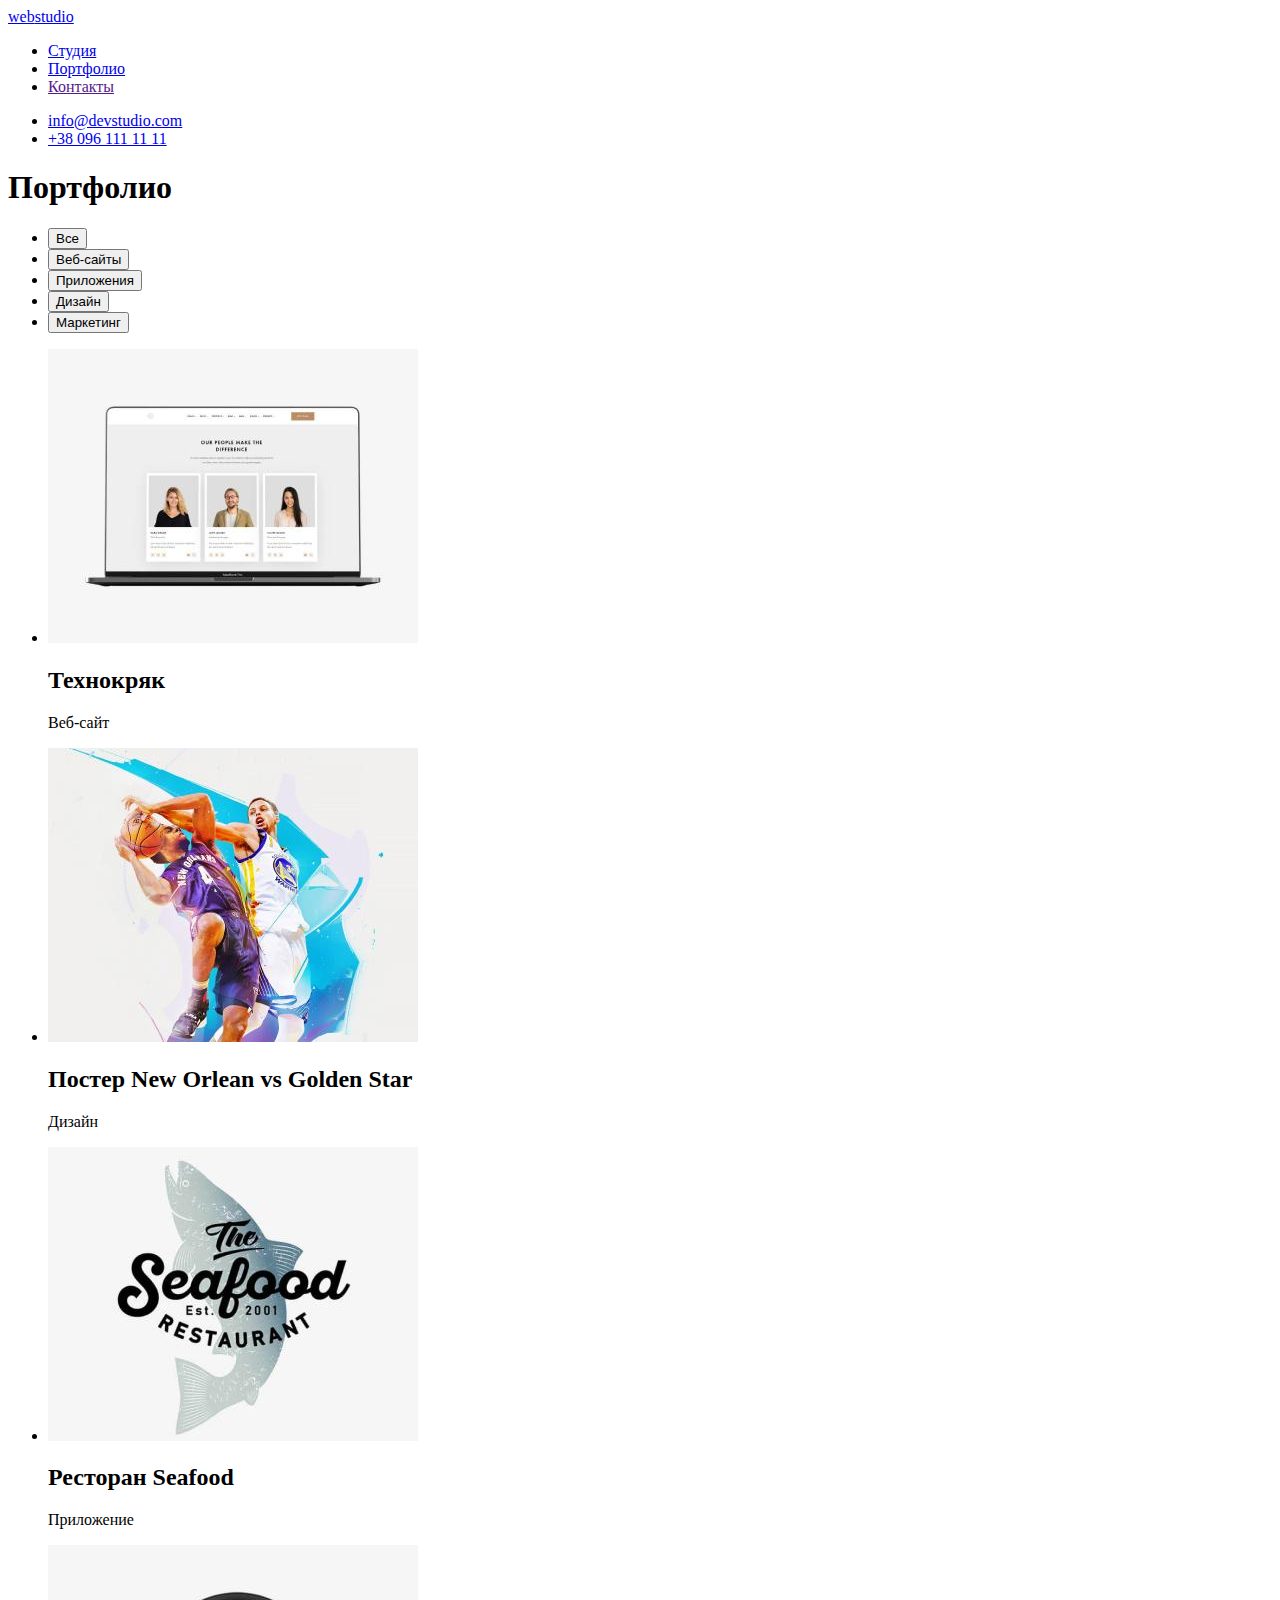
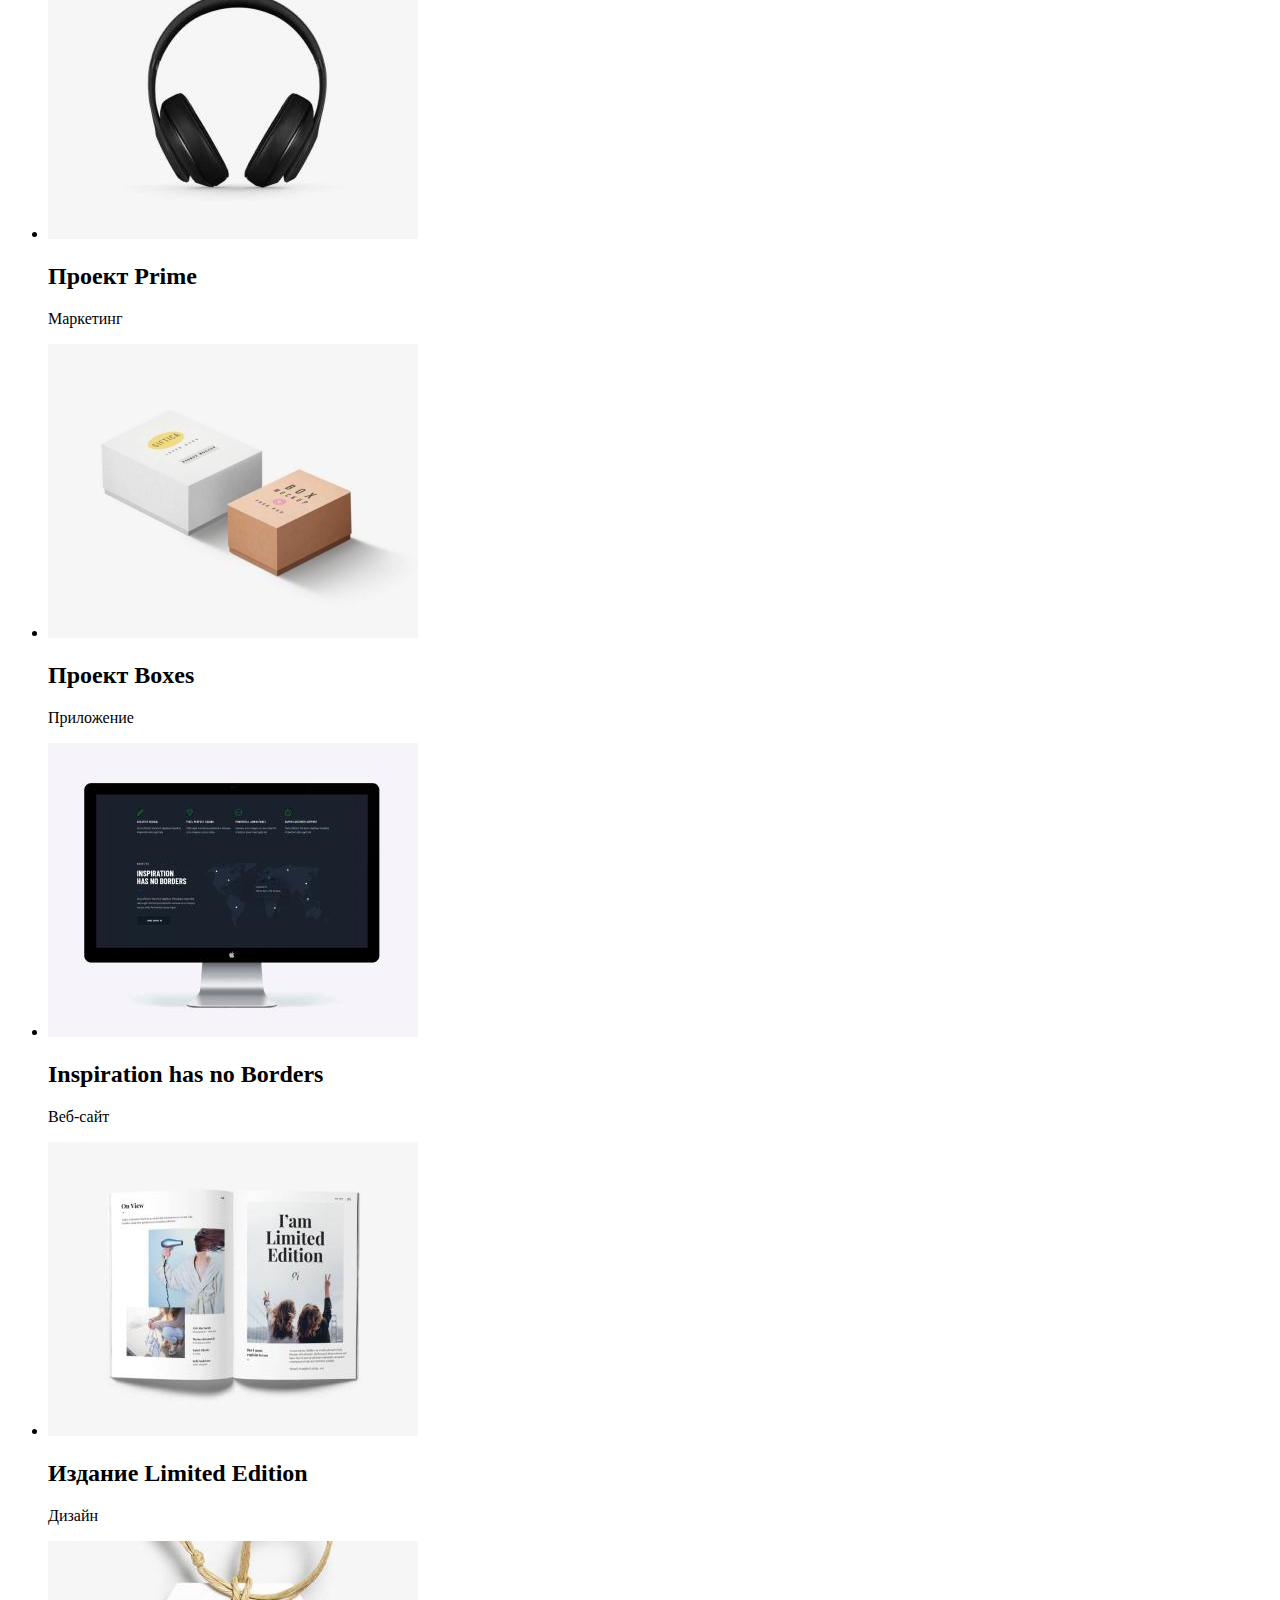
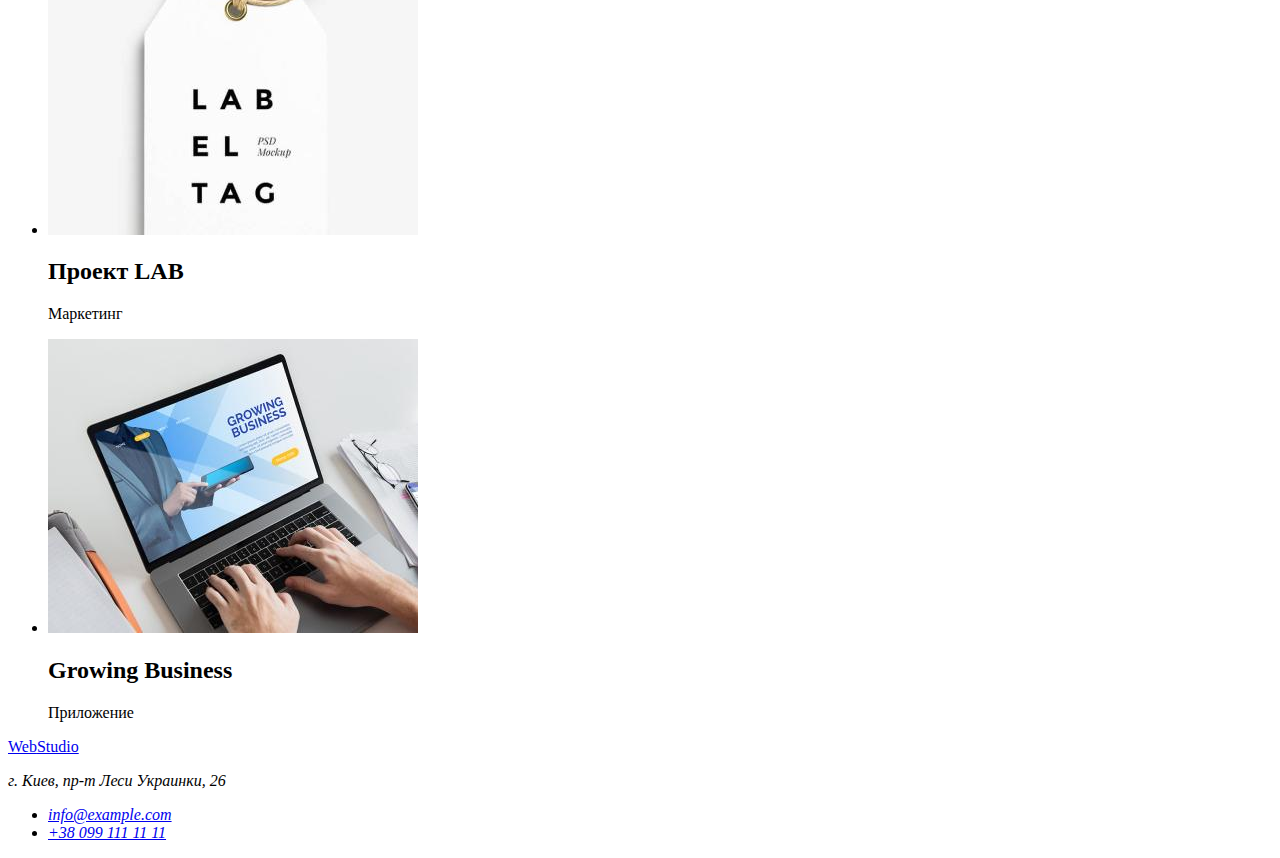
==== portfolio.html @ 8334da65 "Добавляет HTML-разметку" ====
<!DOCTYPE html>
<html lang="ru">
  <head>
    <meta charset="UTF-8" />
    <meta http-equiv="X-UA-Compatible" content="IE=edge" />
    <meta name="viewport" content="width=device-width, initial-scale=1.0" />
    <title>Document</title>
    <link rel="preconnect" href="https://fonts.gstatic.com" />
    <link
      href="https://fonts.googleapis.com/css2?family=Raleway:wght@700&family=Roboto:wght@400;500;700;900&display=swap"
      rel="stylesheet"
    />
    <link rel="stylesheet" href="./css/styles.css" />
  </head>
  <body class="body">
    <!--head-->
    <div class="container">
      <header>
        <nav>
          <a class="logo link" href="./index.html"
            ><span class="logo-accent">web</span>studio</a
          >
          <ul class="site-nav list">
            <li><a class="link" href="./index.html">Студия</a></li>
            <li>
              <a class="link current" href="./portfolio.html">Портфолио</a>
            </li>
            <li><a class="link" href="">Контакты</a></li>
          </ul>
        </nav>
        <ul class="header-contacts list">
          <li>
            <a class="link" href="mailto:info@devstudio.com"
              >info@devstudio.com</a
            >
          </li>
          <li>
            <a class="link" href="tel:+380961111111">+38 096 111 11 11</a>
          </li>
        </ul>
      </header>
    </div>
    <!--main section-->
    <main>
      <div class="container">
        <section class="portfolio">
          <h1 class="section-title">Портфолио</h1>
          <ul class="list">
            <li>
              <button class="filter button current" type="button">Все</button>
            </li>
            <li>
              <button class="filter button" type="button">Веб-сайты</button>
            </li>
            <li>
              <button class="filter button" type="button">Приложения</button>
            </li>
            <li><button class="filter button" type="button">Дизайн</button></li>
            <li>
              <button class="filter button" type="button">Маркетинг</button>
            </li>
          </ul>
          <ul class="list">
            <li>
              <div class="project-card">
                <img src="./images/project1.jpg" alt="project1" width="370" />
                <h2 class="project-card title">Технокряк</h2>
                <p class="project-card text">Веб-сайт</p>
              </div>
            </li>
            <li>
              <div class="project-card">
                <img src="./images/project2.jpg" alt="project2" width="370" />
                <h2 class="project-card title">
                  Постер New Orlean vs Golden Star
                </h2>
                <p class="project-card text">Дизайн</p>
              </div>
            </li>
            <li>
              <div class="project-card">
                <img src="./images/project3.jpg" alt="project3" width="370" />
                <h2 class="project-card title">Ресторан Seafood</h2>
                <p class="project-card text">Приложение</p>
              </div>
            </li>
            <li>
              <div class="project-card">
                <img src="./images/project4.jpg" alt="project4" width="370" />
                <h2 class="project-card title">Проект Prime</h2>
                <p class="project-card text">Маркетинг</p>
              </div>
            </li>
            <li>
              <div class="project-card">
                <img src="./images/project5.jpg" alt="project5" width="370" />
                <h2 class="project-card title">Проект Boxes</h2>
                <p class="project-card text">Приложение</p>
              </div>
            </li>
            <li>
              <div class="project-card">
                <img src="./images/project6.jpg" alt="project6" width="370" />
                <h2 class="project-card title">Inspiration has no Borders</h2>
                <p class="project-card text">Веб-сайт</p>
              </div>
            </li>
            <li>
              <div class="project-card">
                <img src="./images/project7.jpg" alt="project7" width="370" />
                <h2 class="project-card title">Издание Limited Edition</h2>
                <p class="project-card text">Дизайн</p>
              </div>
            </li>
            <li>
              <div class="project-card">
                <img src="./images/project8.jpg" alt="project8" width="370" />
                <h2 class="project-card title">Проект LAB</h2>
                <p class="project-card text">Маркетинг</p>
              </div>
            </li>
            <li>
              <div class="project-card">
                <img src="./images/project9.jpg" alt="project9" width="370" />
                <h2 class="project-card title">Growing Business</h2>
                <p class="project-card text">Приложение</p>
              </div>
            </li>
          </ul>
        </section>
      </div>
    </main>
    <!--footer-->
    <div class="container">
      <footer class="footer">
        <a class="footer-logo link" href="./index.html"
          ><span class="logo-accent">Web</span>Studio</a
        >
        <address class="contacts">
          <p class="address-text">г. Киев, пр-т Леси Украинки, 26</p>
          <ul class="footer-contacts list">
            <li>
              <a class="link" href="mailto:info@example.com"
                >info@example.com</a
              >
            </li>
            <li>
              <a class="link" href="tel:+380991111111">+38 099 111 11 11</a>
            </li>
          </ul>
        </address>
      </footer>
    </div>
  </body>
</html>
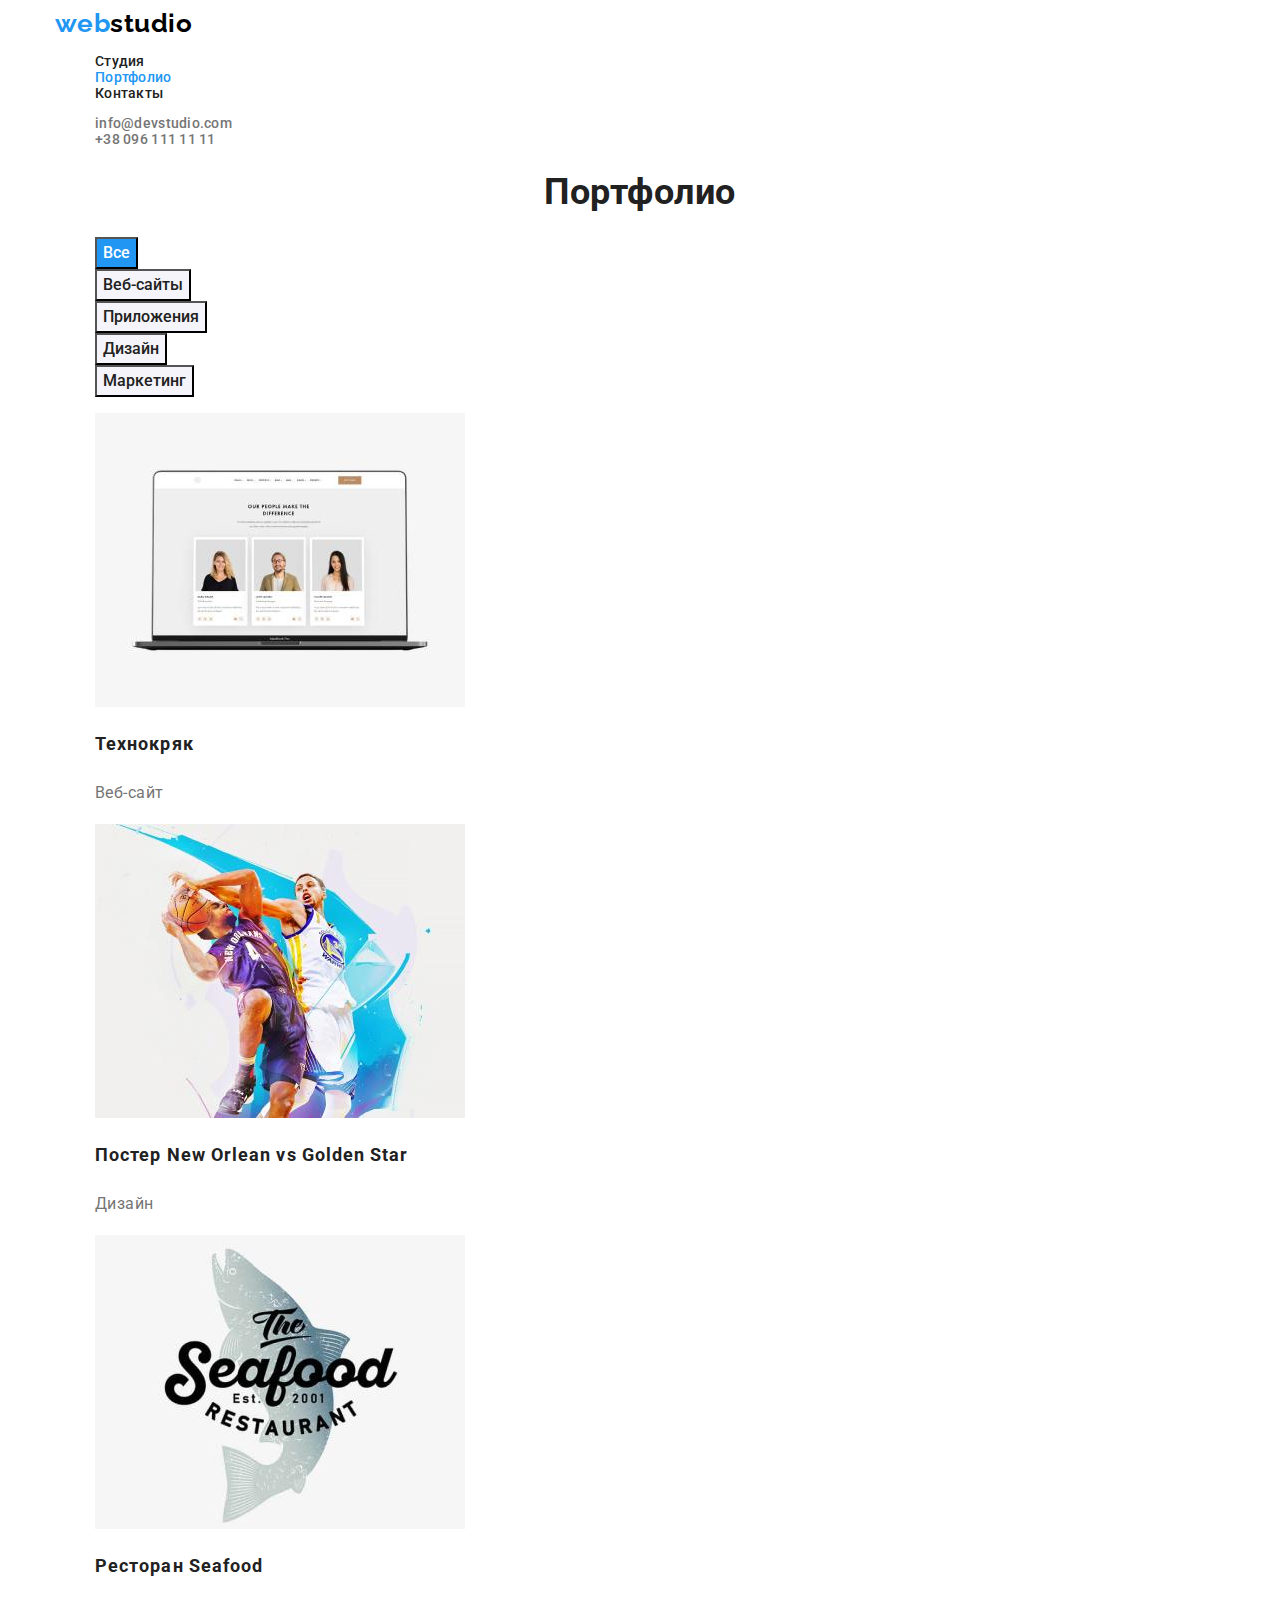
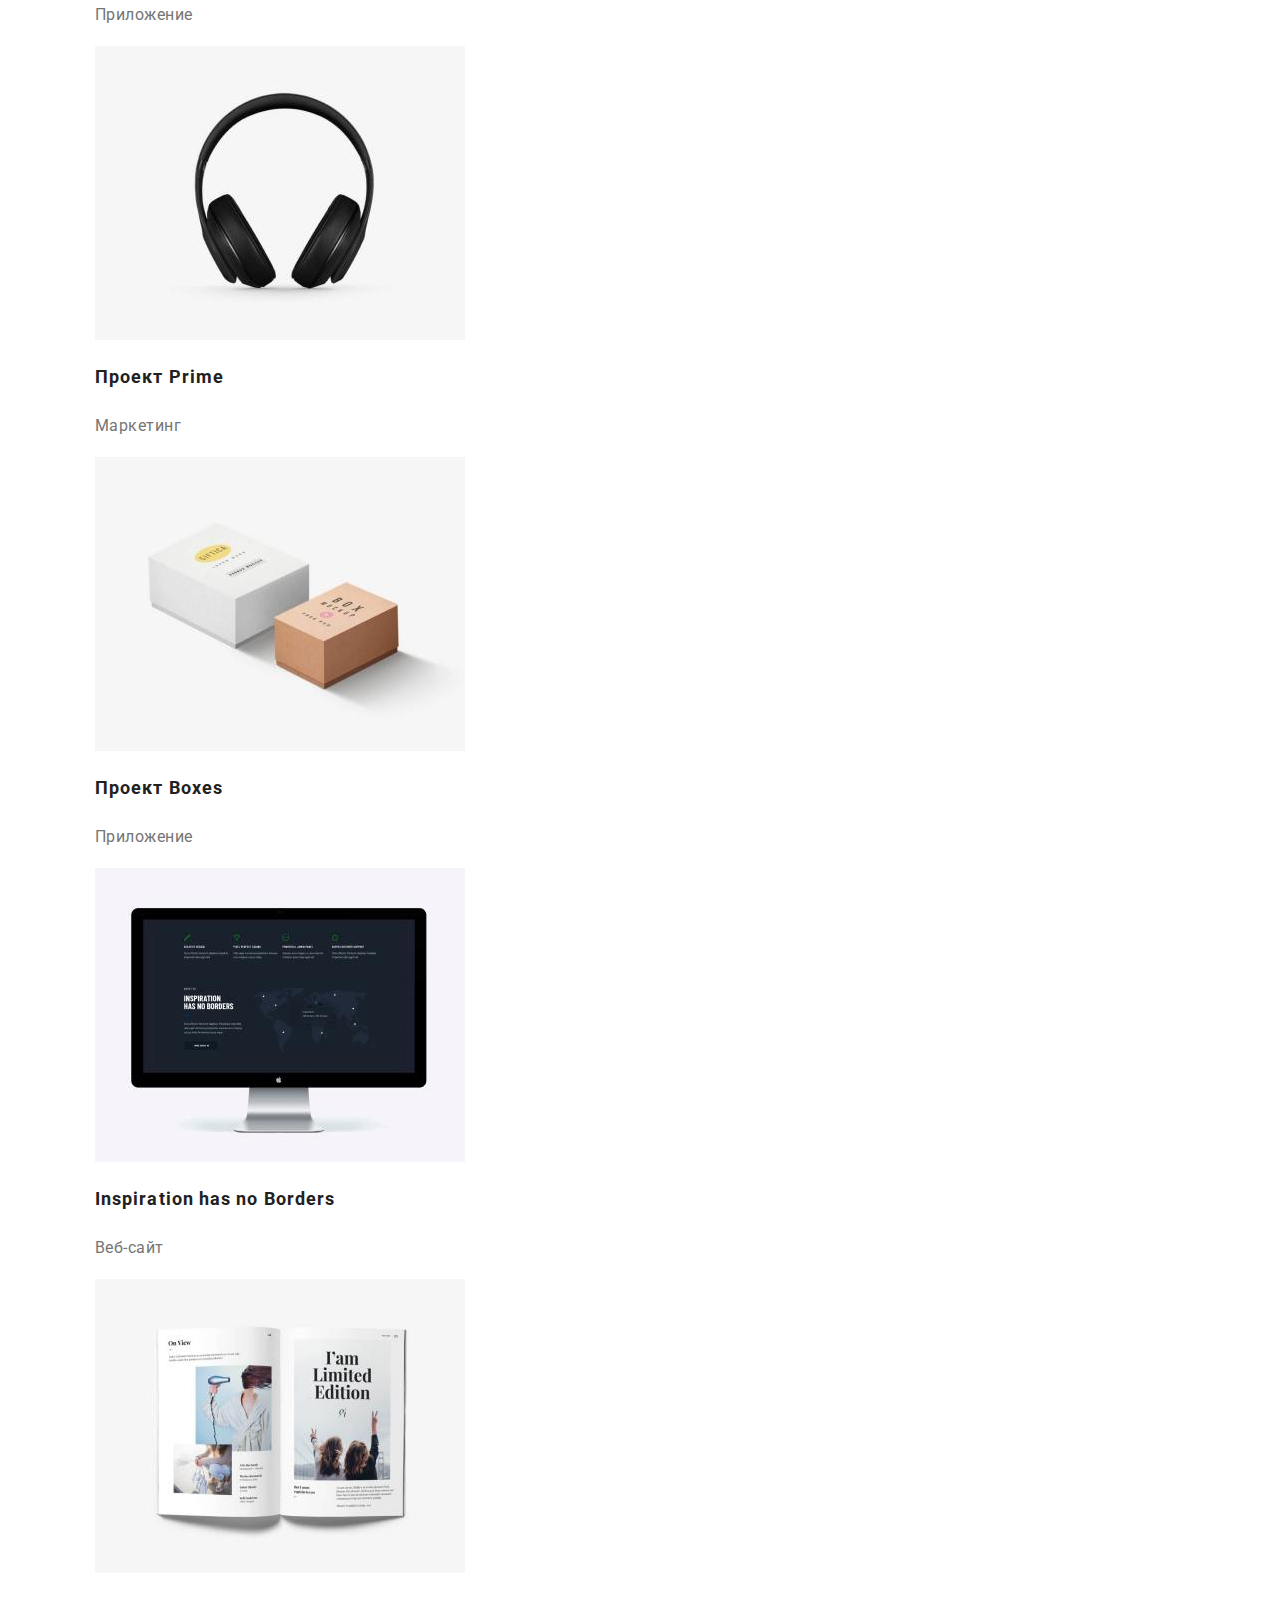
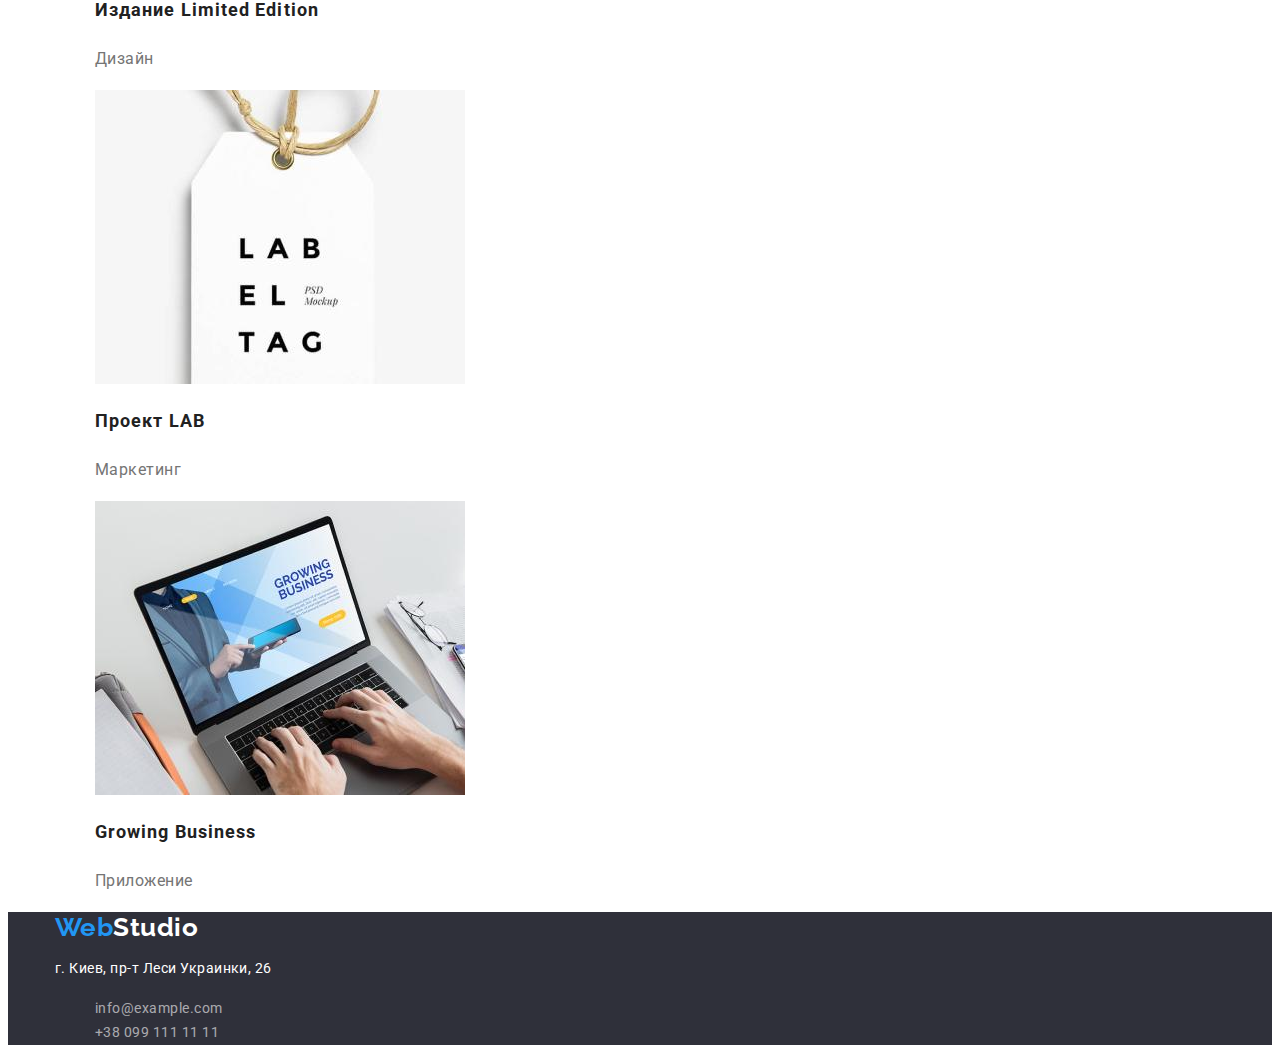
==== commit 5d36de77: "Добавляет нормализатор стилей" ====
--- a/portfolio.html
+++ b/portfolio.html
@@ -10,146 +10,157 @@
       href="https://fonts.googleapis.com/css2?family=Raleway:wght@700&family=Roboto:wght@400;500;700;900&display=swap"
       rel="stylesheet"
     />
+    <link
+      rel="stylesheet"
+      href="https://cdnjs.cloudflare.com/ajax/libs/modern-normalize/1.0.0/modern-normalize.min.css"
+      integrity="sha512-ISS7cAi1PEhQ8jnbJpJZMd29NlhNj4AWYyLOSp2CE/CsHxTCu+r+t0D2yoJudVrd0/8fTVPUVDzY5Tvli75u/g=="
+      crossorigin="anonymous"
+      referrerpolicy="no-referrer"
+    />
     <link rel="stylesheet" href="./css/styles.css" />
   </head>
   <body class="body">
     <!--head-->
-    <div class="container">
-      <header>
-        <nav>
+    <header class="header">
+      <div class="container">
+        <nav class="navigation">
           <a class="logo link" href="./index.html"
             ><span class="logo-accent">web</span>studio</a
           >
           <ul class="site-nav list">
-            <li><a class="link" href="./index.html">Студия</a></li>
-            <li>
+            <li class="item">
+              <a class="link" href="./index.html">Студия</a>
+            </li>
+            <li class="item">
               <a class="link current" href="./portfolio.html">Портфолио</a>
             </li>
-            <li><a class="link" href="">Контакты</a></li>
+            <li class="item"><a class="link" href="">Контакты</a></li>
           </ul>
         </nav>
         <ul class="header-contacts list">
-          <li>
+          <li class="item">
             <a class="link" href="mailto:info@devstudio.com"
               >info@devstudio.com</a
             >
           </li>
-          <li>
+          <li class="item">
             <a class="link" href="tel:+380961111111">+38 096 111 11 11</a>
           </li>
         </ul>
-      </header>
-    </div>
+      </div>
+    </header>
     <!--main section-->
     <main>
-      <div class="container">
-        <section class="portfolio">
+      <section class="portfolio section">
+        <div class="container">
           <h1 class="section-title">Портфолио</h1>
-          <ul class="list">
-            <li>
+          <ul class="filter-button list">
+            <li class="filter-item">
               <button class="filter button current" type="button">Все</button>
             </li>
-            <li>
+            <li class="filter-item">
               <button class="filter button" type="button">Веб-сайты</button>
             </li>
-            <li>
+            <li class="filter-item">
               <button class="filter button" type="button">Приложения</button>
             </li>
-            <li><button class="filter button" type="button">Дизайн</button></li>
-            <li>
+            <li class="filter-item">
+              <button class="filter button" type="button">Дизайн</button>
+            </li>
+            <li class="filter-item">
               <button class="filter button" type="button">Маркетинг</button>
             </li>
           </ul>
           <ul class="list">
-            <li>
+            <li class="item">
+              <img src="./images/project1.jpg" alt="project1" width="370" />
               <div class="project-card">
-                <img src="./images/project1.jpg" alt="project1" width="370" />
                 <h2 class="project-card title">Технокряк</h2>
                 <p class="project-card text">Веб-сайт</p>
               </div>
             </li>
-            <li>
+            <li class="item">
+              <img src="./images/project2.jpg" alt="project2" width="370" />
               <div class="project-card">
-                <img src="./images/project2.jpg" alt="project2" width="370" />
                 <h2 class="project-card title">
                   Постер New Orlean vs Golden Star
                 </h2>
                 <p class="project-card text">Дизайн</p>
               </div>
             </li>
-            <li>
+            <li class="item">
+              <img src="./images/project3.jpg" alt="project3" width="370" />
               <div class="project-card">
-                <img src="./images/project3.jpg" alt="project3" width="370" />
                 <h2 class="project-card title">Ресторан Seafood</h2>
                 <p class="project-card text">Приложение</p>
               </div>
             </li>
-            <li>
+            <li class="item">
+              <img src="./images/project4.jpg" alt="project4" width="370" />
               <div class="project-card">
-                <img src="./images/project4.jpg" alt="project4" width="370" />
                 <h2 class="project-card title">Проект Prime</h2>
                 <p class="project-card text">Маркетинг</p>
               </div>
             </li>
-            <li>
+            <li class="item">
+              <img src="./images/project5.jpg" alt="project5" width="370" />
               <div class="project-card">
-                <img src="./images/project5.jpg" alt="project5" width="370" />
                 <h2 class="project-card title">Проект Boxes</h2>
                 <p class="project-card text">Приложение</p>
               </div>
             </li>
-            <li>
+            <li class="item">
+              <img src="./images/project6.jpg" alt="project6" width="370" />
               <div class="project-card">
-                <img src="./images/project6.jpg" alt="project6" width="370" />
                 <h2 class="project-card title">Inspiration has no Borders</h2>
                 <p class="project-card text">Веб-сайт</p>
               </div>
             </li>
-            <li>
+            <li class="item">
+              <img src="./images/project7.jpg" alt="project7" width="370" />
               <div class="project-card">
-                <img src="./images/project7.jpg" alt="project7" width="370" />
                 <h2 class="project-card title">Издание Limited Edition</h2>
                 <p class="project-card text">Дизайн</p>
               </div>
             </li>
-            <li>
+            <li class="item">
+              <img src="./images/project8.jpg" alt="project8" width="370" />
               <div class="project-card">
-                <img src="./images/project8.jpg" alt="project8" width="370" />
                 <h2 class="project-card title">Проект LAB</h2>
                 <p class="project-card text">Маркетинг</p>
               </div>
             </li>
-            <li>
+            <li class="item">
+              <img src="./images/project9.jpg" alt="project9" width="370" />
               <div class="project-card">
-                <img src="./images/project9.jpg" alt="project9" width="370" />
                 <h2 class="project-card title">Growing Business</h2>
                 <p class="project-card text">Приложение</p>
               </div>
             </li>
           </ul>
-        </section>
-      </div>
+        </div>
+      </section>
     </main>
     <!--footer-->
-    <div class="container">
-      <footer class="footer">
+    <footer class="footer">
+      <div class="container">
         <a class="footer-logo link" href="./index.html"
           ><span class="logo-accent">Web</span>Studio</a
         >
         <address class="contacts">
           <p class="address-text">г. Киев, пр-т Леси Украинки, 26</p>
           <ul class="footer-contacts list">
-            <li>
+            <li class="item">
               <a class="link" href="mailto:info@example.com"
                 >info@example.com</a
               >
             </li>
-            <li>
+            <li class="item">
               <a class="link" href="tel:+380991111111">+38 099 111 11 11</a>
             </li>
           </ul>
         </address>
-      </footer>
-    </div>
+      </div>
+    </footer>
   </body>
 </html>
--- a/css/styles.css
+++ b/css/styles.css
@@ -0,0 +1,179 @@
+:root {
+  --main-text-color: #757575;
+  --title-color: #212121;
+  --accent-color: #2196f3;
+  --background-header-footer: #2f303a;
+  --background-color: #ffffff;
+  --secondary-background-color: #f5f4fa;
+  --main-font: Roboto;
+}
+.container {
+  width: 1170px;
+  margin: 0 auto;
+}
+.body {
+  font-family: var(--main-font), sans-serif;
+  letter-spacing: 0.03em;
+
+  color: var(--main-text-color);
+  background-color: var(--background-color);
+}
+
+.link {
+  text-decoration: none;
+}
+.list {
+  list-style: none;
+}
+.button {
+  cursor: pointer;
+}
+.logo,
+.footer-logo {
+  font-family: Raleway;
+  font-weight: 700;
+  font-size: 26px;
+  line-height: 1.192;
+}
+.logo {
+  color: #000000;
+}
+.logo-accent {
+  color: var(--accent-color);
+}
+.hero-title,
+.main.button,
+.project-card .title {
+  letter-spacing: 0.06em;
+}
+/* Навигация сайта*/
+.site-nav,
+.header-contacts {
+  font-weight: 500;
+  font-size: 14px;
+  line-height: 1.143;
+  letter-spacing: 0.02em;
+}
+.site-nav .link {
+  color: var(--title-color);
+}
+.site-nav .link.current {
+  color: var(--accent-color);
+}
+.header-contacts .link {
+  color: inherit;
+}
+.site-nav .link:hover,
+.site-nav .link:focus,
+.header-contacts .link:hover,
+.header-contacts .link:focus,
+.footer-contacts .link:hover,
+.footer-contacts .link:focus {
+  color: var(--accent-color);
+}
+
+/* Заголовки */
+.hero-title {
+  font-weight: 900;
+  font-size: 44px;
+  line-height: 1.364;
+  text-align: center;
+  text-transform: uppercase;
+
+  color: var(--background-color);
+}
+.section-title {
+  font-size: 36px;
+  line-height: 1.167;
+  text-align: center;
+}
+.section-title,
+.title {
+  color: var(--title-color);
+}
+
+/* Герой */
+.hero,
+.footer {
+  background-color: var(--background-header-footer);
+}
+.main.button {
+  font-family: inherit;
+  font-weight: 700;
+  font-size: 16px;
+  line-height: 1.875;
+  display: flex;
+  align-items: center;
+  text-align: center;
+}
+
+/* Особенности */
+.features.title {
+  font-size: 14px;
+  line-height: 1.143;
+  text-transform: uppercase;
+}
+
+.text,
+.address-text,
+.footer-contacts .link {
+  font-size: 14px;
+  line-height: 1.714;
+}
+
+/* Наша команда */
+.team {
+  background-color: var(--secondary-background-color);
+}
+.team-card {
+  background-color: var(--background-color);
+}
+.team-card.title {
+  font-weight: 500;
+  font-size: 16px;
+  line-height: 1.188;
+  text-align: center;
+}
+.team-card.text {
+  font-size: 16px;
+  line-height: 1.188;
+  text-align: center;
+}
+
+/* Портфолио */
+.filter {
+  font-family: inherit;
+  font-weight: 500;
+  font-size: 16px;
+  line-height: 1.625;
+  text-align: center;
+
+  color: var(--title-color);
+  background-color: var(--secondary-background-color);
+}
+.button.current,
+.filter:active,
+.filter:hover,
+.filter:focus {
+  color: var(--background-color);
+  background-color: var(--accent-color);
+}
+.project-card.title {
+  font-size: 18px;
+  line-height: 2;
+}
+.project-card.text {
+  font-size: 16px;
+  line-height: 1.875;
+}
+/* Футер */
+.contacts {
+  font-style: normal;
+}
+.footer-logo,
+.address-text {
+  color: var(--background-color);
+}
+.contacts .link {
+  color: rgba(255, 255, 255, 0.6);
+}
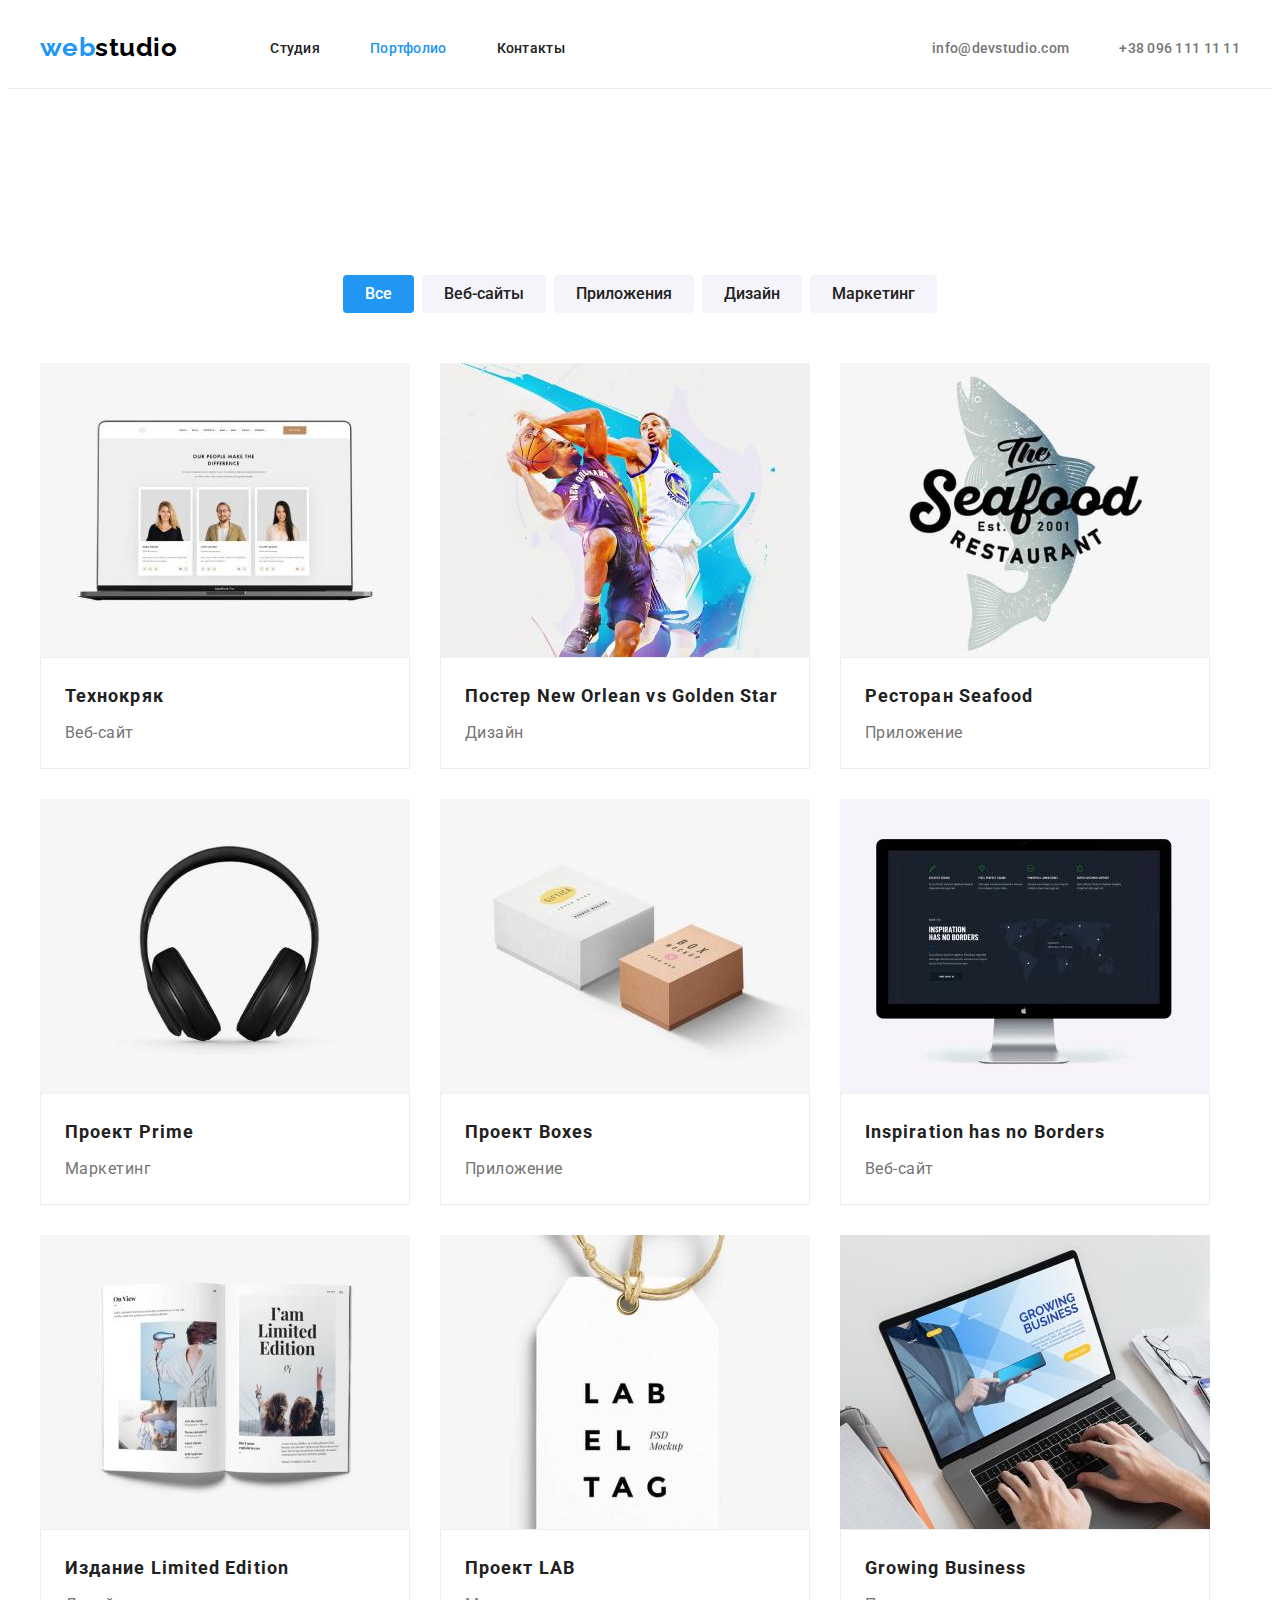
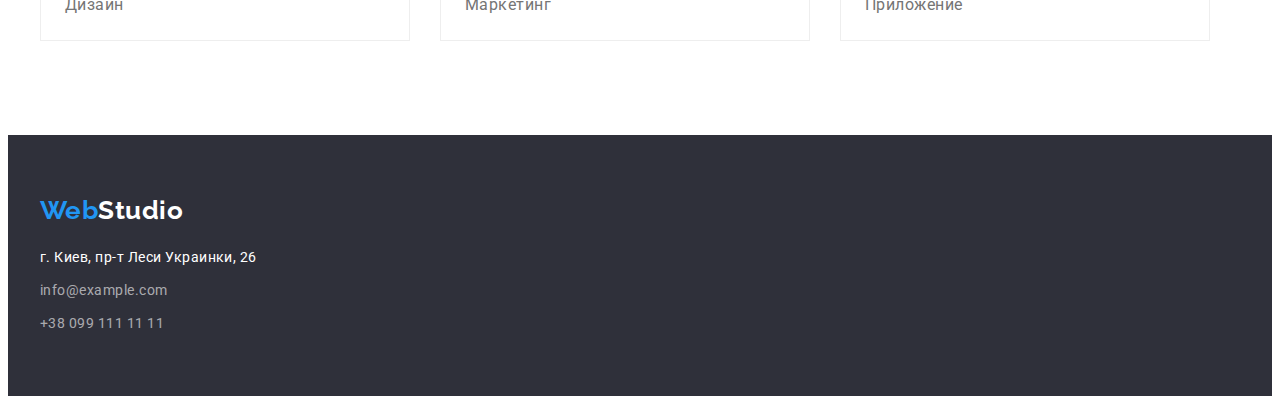
==== commit e7bed7cb: "Правит бордер в хэдэре и скрывает заголовки" ====
--- a/portfolio.html
+++ b/portfolio.html
@@ -53,7 +53,7 @@
     <main>
       <section class="portfolio section">
         <div class="container">
-          <h1 class="section-title">Портфолио</h1>
+          <h1 class="section-title hidden">Портфолио</h1>
           <ul class="filter-button list">
             <li class="filter-item">
               <button class="filter button current" type="button">Все</button>
--- a/css/styles.css
+++ b/css/styles.css
@@ -8,8 +8,9 @@
   --main-font: Roboto;
 }
 .container {
-  width: 1170px;
+  width: 1200px;
   margin: 0 auto;
+  padding: 0 15px;
 }
 .body {
   font-family: var(--main-font), sans-serif;
@@ -23,10 +24,24 @@
   text-decoration: none;
 }
 .list {
+  padding: 0;
+  margin: 0;
   list-style: none;
+}
+.section {
+  padding-top: 94px;
+  padding-bottom: 94px;
+}
+img {
+  display: block;
 }
 .button {
   cursor: pointer;
+}
+
+.text {
+  margin-top: 0;
+  margin-bottom: 0;
 }
 .logo,
 .footer-logo {
@@ -46,13 +61,44 @@
 .project-card .title {
   letter-spacing: 0.06em;
 }
-/* Навигация сайта*/
+/*Хедєр*/
+.header {
+  border-bottom: 1px solid #ececec;
+}
+.navigation,
+.site-nav,
+.header-contacts,
+.header .container {
+  display: flex;
+  align-items: center;
+}
+.site-nav {
+  margin-left: 93px;
+}
+.header-contacts {
+  margin-left: auto;
+}
+
 .site-nav,
 .header-contacts {
   font-weight: 500;
   font-size: 14px;
   line-height: 1.143;
   letter-spacing: 0.02em;
+}
+.site-nav .item + .item,
+.header-contacts .item + .item {
+  margin-left: 50px;
+}
+.site-nav .link,
+.header-contacts .link {
+  display: block;
+  padding-top: 32px;
+  padding-bottom: 32px;
+}
+.logo.link {
+  padding-top: 24px;
+  padding-bottom: 25px;
 }
 .site-nav .link {
   color: var(--title-color);
@@ -73,16 +119,25 @@
 }
 
 /* Заголовки */
+
+.hidden {
+  visibility: hidden;
+}
+
 .hero-title {
+  margin: 0 auto 30px;
+
+  width: 696px;
   font-weight: 900;
   font-size: 44px;
   line-height: 1.364;
-  text-align: center;
   text-transform: uppercase;
 
   color: var(--background-color);
 }
 .section-title {
+  margin-top: 0;
+  margin-bottom: 50px;
   font-size: 36px;
   line-height: 1.167;
   text-align: center;
@@ -93,22 +148,52 @@
 }
 
 /* Герой */
+.hero {
+  padding: 200px 0;
+  text-align: center;
+}
+
 .hero,
 .footer {
   background-color: var(--background-header-footer);
 }
+
 .main.button {
+  display: inline-block;
+  padding: 10px 32px;
+  align-items: center;
+
+  border: none;
+  border-radius: 4px;
+  box-shadow: 0px 4px 4px rgba(0, 0, 0, 0.15);
+
   font-family: inherit;
   font-weight: 700;
   font-size: 16px;
   line-height: 1.875;
-  display: flex;
-  align-items: center;
-  text-align: center;
+}
+.main.button:hover,
+.main.button:focus {
+  background-color: #188ce8;
 }
 
 /* Особенности */
+.features.section {
+  padding-bottom: 0;
+}
+.features .list {
+  display: flex;
+}
+.features .item {
+  width: 270px;
+}
+.features .item + .item {
+  margin-left: 30px;
+}
 .features.title {
+  margin-top: 0;
+  margin-bottom: 10px;
+
   font-size: 14px;
   line-height: 1.143;
   text-transform: uppercase;
@@ -121,14 +206,34 @@
   line-height: 1.714;
 }
 
+/* Чем мы занимаемся */
+.about-us .list {
+  display: flex;
+  justify-content: space-between;
+}
+
 /* Наша команда */
+.team .list {
+  display: flex;
+  justify-content: space-between;
+}
 .team {
   background-color: var(--secondary-background-color);
 }
-.team-card {
+.team-card-container {
+  padding-top: 30px;
+  padding-bottom: 30px;
+  border-radius: 0px 0px 4px 4px;
+  box-shadow: 0px 1px 3px rgba(0, 0, 0, 0.12), 0px 1px 1px rgba(0, 0, 0, 0.14),
+    0px 2px 1px rgba(0, 0, 0, 0.2);
+
   background-color: var(--background-color);
 }
+
 .team-card.title {
+  margin-top: 0;
+  margin-bottom: 10px;
+
   font-weight: 500;
   font-size: 16px;
   line-height: 1.188;
@@ -141,7 +246,35 @@
 }
 
 /* Портфолио */
+.portfolio .list {
+  display: flex;
+  flex-wrap: wrap;
+}
+.portfolio .item {
+  width: 370px;
+  margin-right: 30px;
+  margin-bottom: 30px;
+}
+.portfolio .item:nth-child(3n) {
+  margin-right: 0;
+}
+.portfolio .item:nth-last-child(-n + 3) {
+  margin-bottom: 0;
+}
+.filter-button {
+  justify-content: center;
+}
+.filter-button.list {
+  margin-bottom: 50px;
+}
+.list .filter-item + .filter-item {
+  margin-left: 8px;
+}
 .filter {
+  border: none;
+  border-radius: 4px;
+  padding: 6px 22px;
+
   font-family: inherit;
   font-weight: 500;
   font-size: 16px;
@@ -151,6 +284,7 @@
   color: var(--title-color);
   background-color: var(--secondary-background-color);
 }
+
 .button.current,
 .filter:active,
 .filter:hover,
@@ -158,7 +292,14 @@
   color: var(--background-color);
   background-color: var(--accent-color);
 }
+.item > .project-card {
+  border: 1px solid #eeeeee;
+  padding: 20px 24px;
+}
 .project-card.title {
+  margin-top: 0;
+  margin-bottom: 4px;
+
   font-size: 18px;
   line-height: 2;
 }
@@ -167,13 +308,32 @@
   line-height: 1.875;
 }
 /* Футер */
+
+.footer {
+  padding-top: 60px;
+  padding-bottom: 60px;
+}
+.footer-logo {
+  display: block;
+  margin-bottom: 20px;
+}
+
+.footer-contacts .link {
+  display: block;
+  margin-top: 9px;
+}
+
 .contacts {
   font-style: normal;
 }
+
 .footer-logo,
 .address-text {
   color: var(--background-color);
 }
+.address-text {
+  margin: 0;
+}
 .contacts .link {
   color: rgba(255, 255, 255, 0.6);
 }
